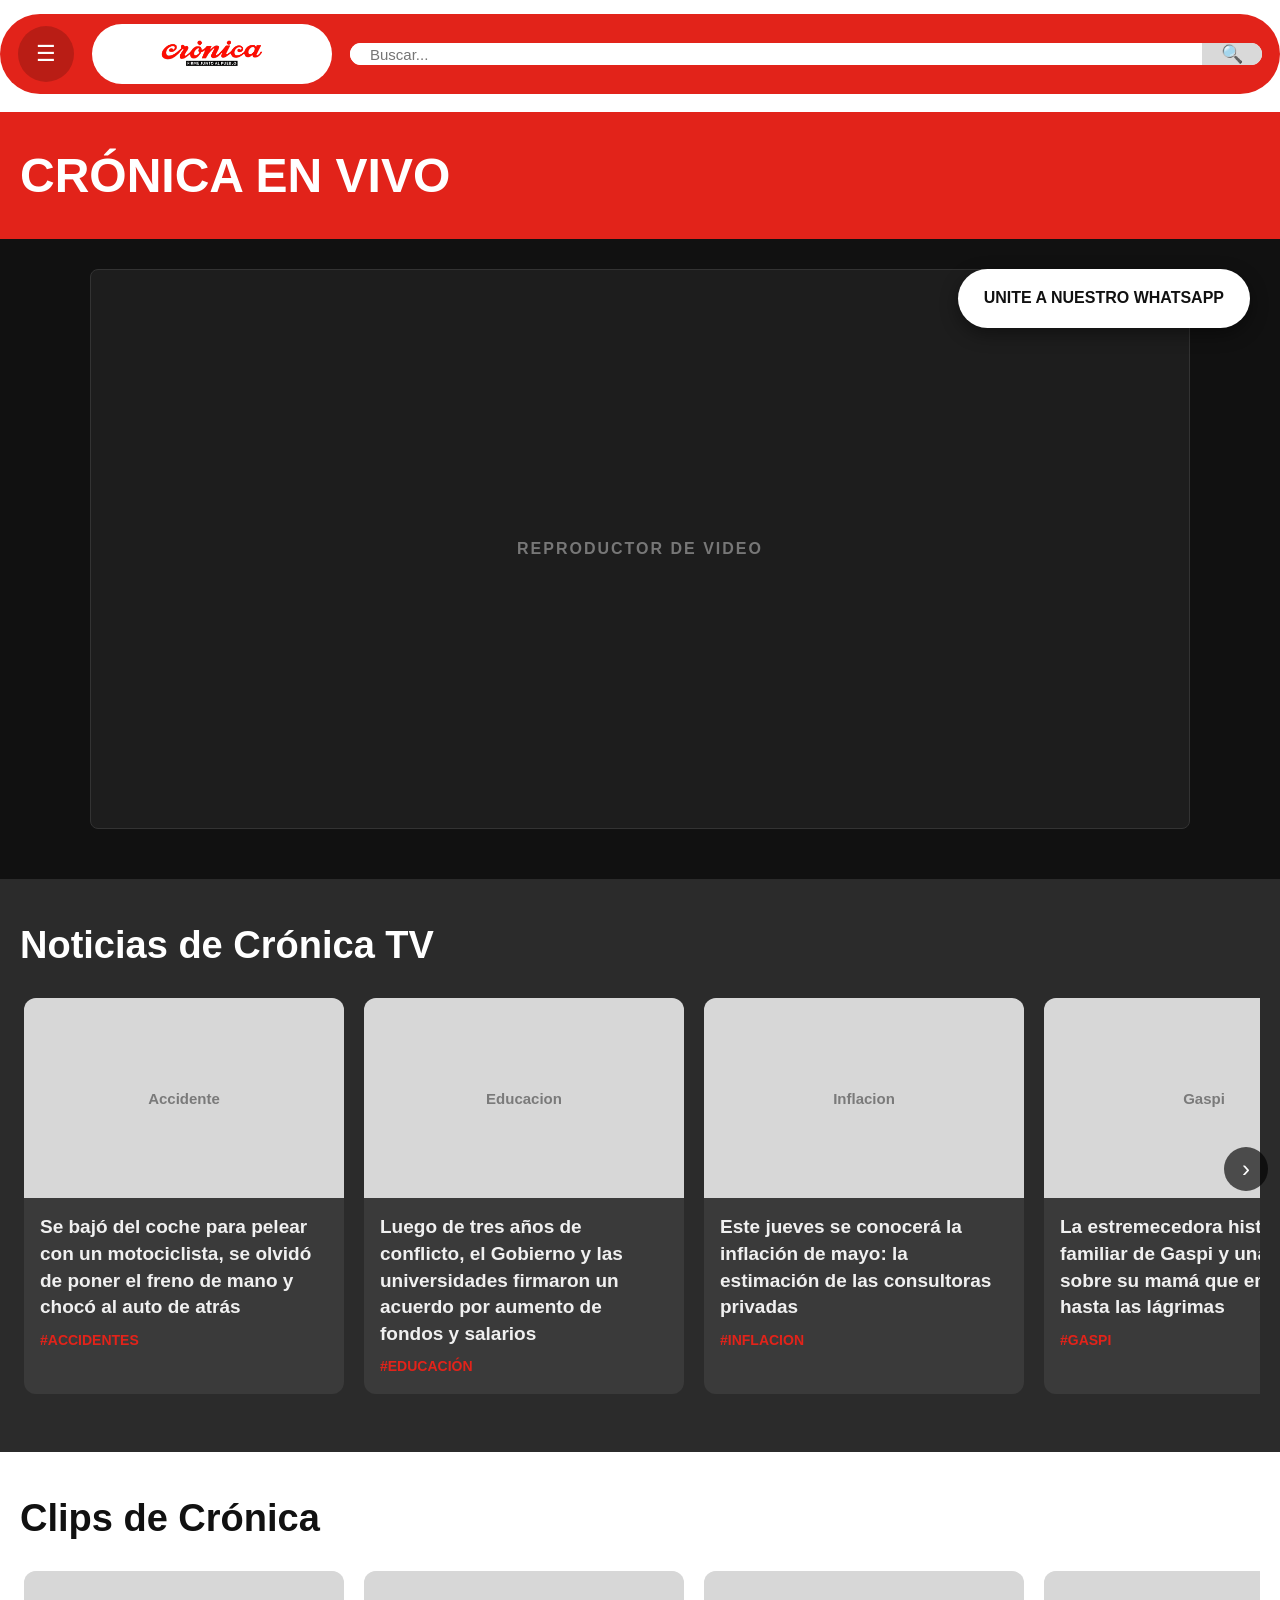
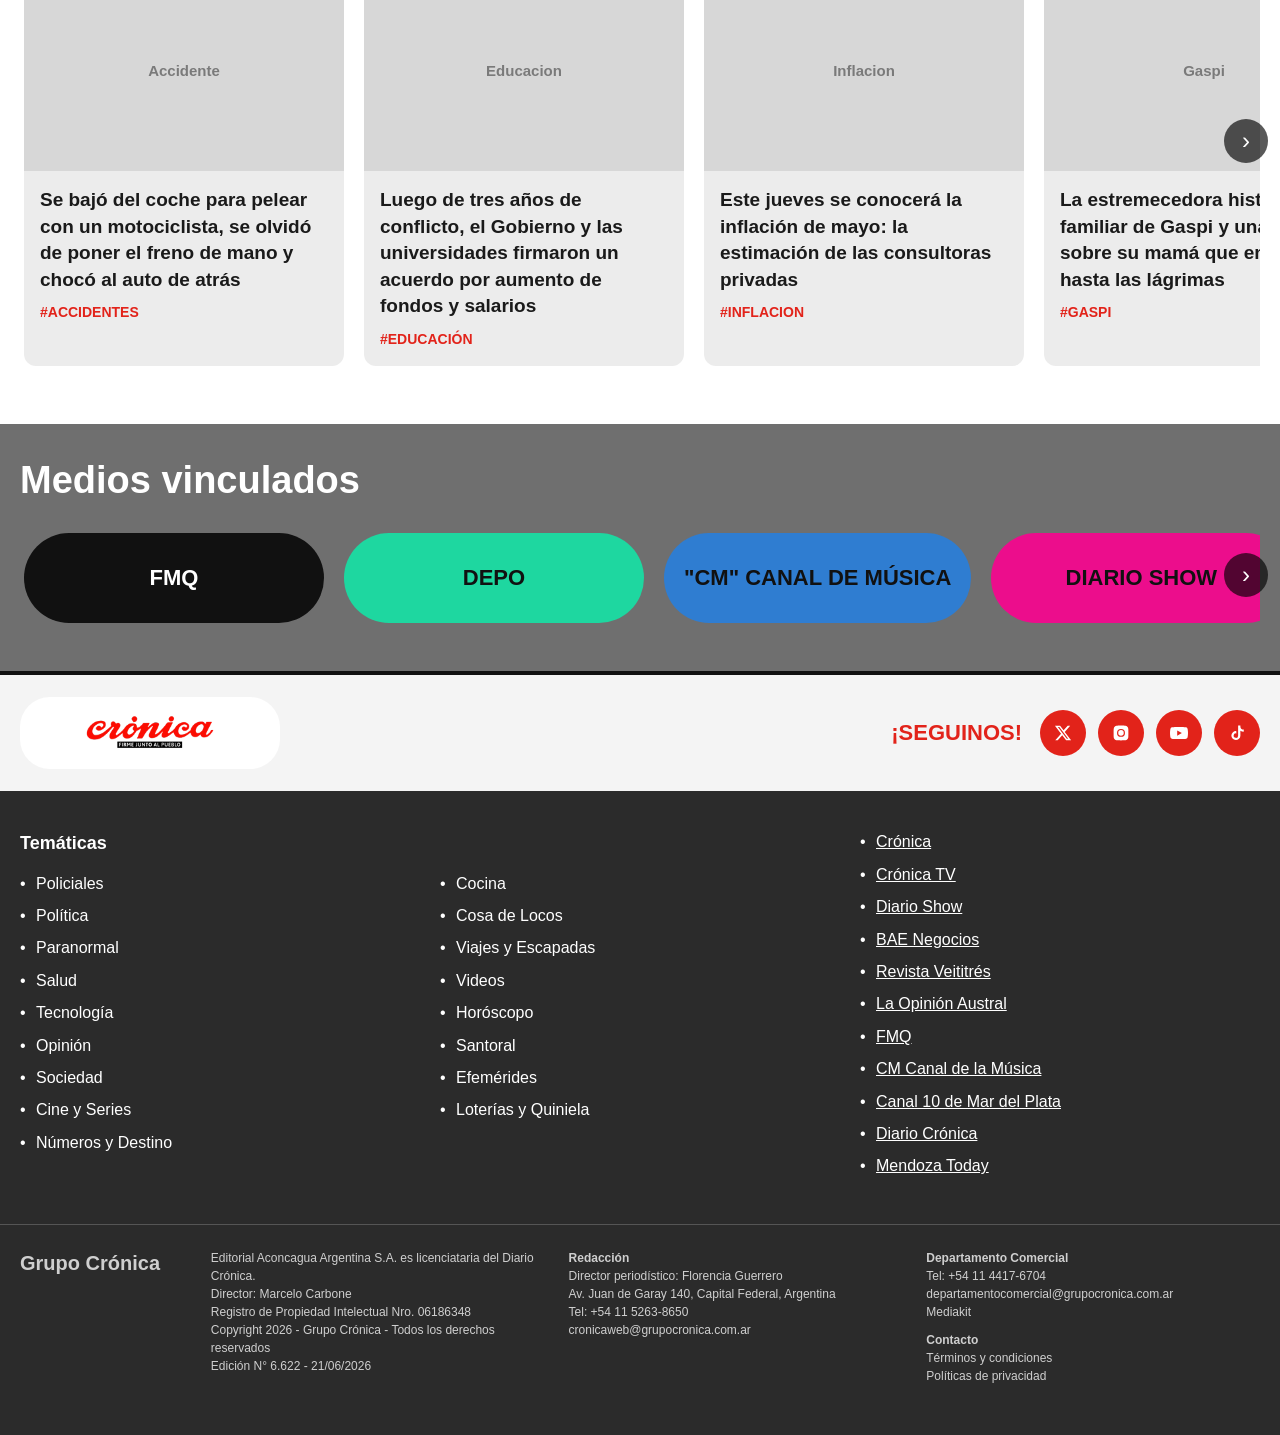
==== en-vivo.html @ ada134d3 "Add files via upload" ====
<!DOCTYPE html>
<!--
  ============================================================================
  PÁGINA SECUNDARIA: "CRÓNICA EN VIVO"
  ============================================================================
  ARCHIVO: en-vivo.html  ->  SOLO la estructura.
    - Estilos en  style-envivo.css   (enlazado en el <head>)
    - Lógica  en  script-envivo.js   (enlazado al final del <body>)
  Los tres archivos deben estar en la MISMA carpeta.

  Esta vista se enlaza desde el botón "ÚLTIMAS NOTICIAS - EN VIVO" del index.
  Reutilizamos la MISMA convención de carrusel que en la home:
     .carrusel > [.carrusel-flecha.anterior] .carrusel-pista [.carrusel-flecha.siguiente]
  ============================================================================
-->
<html lang="es">
<head>
  <meta charset="UTF-8" />
  <meta name="viewport" content="width=device-width, initial-scale=1.0" />
  <title>Crónica en Vivo</title>
  <link rel="stylesheet" href="style-envivo.css" />
</head>

<body>

  <!-- =======================================================================
       1. HEADER SIMPLIFICADO
          menú ☰ (izq) · logo · buscador (der)
       ======================================================================= -->
  <header class="header">
    <div class="contenedor barra-superior">
      <button class="btn-menu" id="btnMenu" aria-label="Abrir menú">&#9776;</button>

      <!-- LOGO: rectángulo apaisado con tu imagen adentro. Lleva a la home. -->
      <a href="index.html" class="logo">
        <img src="imagenes/logo.png" alt="Crónica" class="logo-img" />
      </a>

      <form class="buscador" onsubmit="return false;">
        <input type="text" placeholder="Buscar..." />
        <button type="submit" aria-label="Buscar">&#128269;</button>
      </form>
    </div>

    <!-- Menú desplegable (abre del lado izquierdo, igual que en la home) -->
    <nav class="menu-desplegable menu-desplegable--oculto" id="menuDesplegable" aria-label="Menú">
      <ul class="menu-lista">
        <li><a href="index.html">Inicio</a></li>
        <li><a href="#">Policiales</a></li>
        <li><a href="#">Política</a></li>
        <li><a href="#">Paranormal</a></li>
        <li><a href="#">Salud</a></li>
        <li><a href="#">Tecnología</a></li>
        <li><a href="#">Opinión</a></li>
        <li><a href="#">Sociedad</a></li>
        <li><a href="#">Cine y Series</a></li>
        <li><a href="#">Números y Destino</a></li>
        <li><a href="#">Cocina</a></li>
        <li><a href="#">Cosa de Locos</a></li>
        <li><a href="#">Viajes y Escapadas</a></li>
      </ul>
      <div class="menu-redes">
        <a href="#" class="red" aria-label="X"><svg viewBox="0 0 24 24" width="20" height="20" fill="currentColor"><path d="M18.244 2.25h3.308l-7.227 8.26 8.502 11.24h-6.66l-5.214-6.817L4.99 21.75H1.68l7.73-8.835L1.254 2.25H8.08l4.713 6.231 5.45-6.231Zm-1.161 17.52h1.833L7.084 4.126H5.117L17.083 19.77Z"/></svg></a>
        <a href="#" class="red" aria-label="Instagram"><svg viewBox="0 0 24 24" width="20" height="20" fill="currentColor"><path d="M12 2.16c3.2 0 3.58.01 4.85.07 1.17.05 1.8.25 2.23.41.56.22.96.48 1.38.9.42.42.68.82.9 1.38.16.42.36 1.06.41 2.23.06 1.27.07 1.65.07 4.85s-.01 3.58-.07 4.85c-.05 1.17-.25 1.8-.41 2.23-.22.56-.48.96-.9 1.38-.42.42-.82.68-1.38.9-.42.16-1.06.36-2.23.41-1.27.06-1.65.07-4.85.07s-3.58-.01-4.85-.07c-1.17-.05-1.8-.25-2.23-.41a3.81 3.81 0 0 1-1.38-.9 3.81 3.81 0 0 1-.9-1.38c-.16-.42-.36-1.06-.41-2.23C2.17 15.58 2.16 15.2 2.16 12s.01-3.58.07-4.85c.05-1.17.25-1.8.41-2.23.22-.56.48-.96.9-1.38.42-.42.82-.68 1.38-.9.42-.16 1.06-.36 2.23-.41C8.42 2.17 8.8 2.16 12 2.16Zm0 4.38a5.3 5.3 0 1 0 0 10.6 5.3 5.3 0 0 0 0-10.6Zm0 1.62a3.68 3.68 0 1 1 0 7.36 3.68 3.68 0 0 1 0-7.36Zm5.5-2.86a1.24 1.24 0 1 1 0 2.48 1.24 1.24 0 0 1 0-2.48Z"/></svg></a>
        <a href="#" class="red" aria-label="YouTube"><svg viewBox="0 0 24 24" width="20" height="20" fill="currentColor"><path d="M23.5 6.5a3 3 0 0 0-2.1-2.13C19.5 3.85 12 3.85 12 3.85s-7.5 0-9.4.52A3 3 0 0 0 .5 6.5 31.3 31.3 0 0 0 0 12a31.3 31.3 0 0 0 .5 5.5 3 3 0 0 0 2.1 2.13c1.9.52 9.4.52 9.4.52s7.5 0 9.4-.52a3 3 0 0 0 2.1-2.13A31.3 31.3 0 0 0 24 12a31.3 31.3 0 0 0-.5-5.5ZM9.6 15.5v-7l6.2 3.5-6.2 3.5Z"/></svg></a>
        <a href="#" class="red" aria-label="TikTok"><svg viewBox="0 0 24 24" width="20" height="20" fill="currentColor"><path d="M16.5 2h-3v13.5a3 3 0 1 1-2.4-2.94V9.5A6 6 0 1 0 16.5 15.5V8.9a7.5 7.5 0 0 0 4.5 1.5V7.4a4.5 4.5 0 0 1-4.5-4.5V2Z"/></svg></a>
      </div>
    </nav>
  </header>

  <!-- =======================================================================
       2. TÍTULO DE SECCIÓN (franja roja completa, texto blanco a la izquierda)
       ======================================================================= -->
  <section class="franja-titulo">
    <div class="contenedor">
      <h1>CRÓNICA EN VIVO</h1>
    </div>
  </section>

  <main>

    <!-- =====================================================================
         3. REPRODUCTOR + BOTÓN FLOTANTE DE WHATSAPP
         ---------------------------------------------------------------------
         El contenedor .reproductor es position:relative; así el botón de
         WhatsApp (position:absolute) "flota" sobre él, arriba a la derecha.
         ===================================================================== -->
    <section class="reproductor">
      <!-- Placeholder del video (área oscura). Reemplazá por tu <iframe>/<video>. -->
      <div class="video-placeholder">
        <span>REPRODUCTOR DE VIDEO</span>
      </div>

      <!-- Botón flotante. Se queda fijo sobre la zona del reproductor. -->
      <a href="#" class="btn-whatsapp">UNITE A NUESTRO WHATSAPP</a>
    </section>

    <!-- =====================================================================
         4. NOTICIAS DE CRÓNICA TV  (MODO OSCURO + CARRUSEL)
         ===================================================================== -->
    <section class="seccion-oscura">
      <div class="contenedor">
        <h2 class="titulo-claro">Noticias de Crónica TV</h2>

        <div class="carrusel">
          <button class="carrusel-flecha anterior" aria-label="Anterior">&#8249;</button>
          <div class="carrusel-pista">
            <article class="card card--oscura">
              <div class="img-ph">Accidente</div>
              <div class="card-cuerpo">
                <h3>Se bajó del coche para pelear con un motociclista, se olvidó de poner el freno de mano y chocó al auto de atrás</h3>
                <span class="hashtag">#ACCIDENTES</span>
              </div>
            </article>
            <article class="card card--oscura">
              <div class="img-ph">Educacion</div>
              <div class="card-cuerpo">
                <h3>Luego de tres años de conflicto, el Gobierno y las universidades firmaron un acuerdo por aumento de fondos y salarios</h3>
                <span class="hashtag">#EDUCACIÓN</span>
              </div>
            </article>
            <article class="card card--oscura">
              <div class="img-ph">Inflacion</div>
              <div class="card-cuerpo">
                <h3>Este jueves se conocerá la inflación de mayo: la estimación de las consultoras privadas</h3>
                <span class="hashtag">#INFLACION</span>
              </div>
            </article>
            <article class="card card--oscura">
              <div class="img-ph">Gaspi</div>
              <div class="card-cuerpo">
                <h3>La estremecedora historia familiar de Gaspi y una verdad sobre su mamá que emociona hasta las lágrimas</h3>
                <span class="hashtag">#GASPI</span>
              </div>
            </article>
            <article class="card card--oscura">
              <div class="img-ph">Politica</div>
              <div class="card-cuerpo">
                <h3>El Gobierno le advirtió a los empresarios que "no apuesten a una devaluación para salvarse"</h3>
                <span class="hashtag">#INFLACION</span>
              </div>
            </article>
          </div>
          <button class="carrusel-flecha siguiente" aria-label="Siguiente">&#8250;</button>
        </div>
      </div>
    </section>

    <!-- =====================================================================
         5. CLIPS DE CRÓNICA  (MODO CLARO + CARRUSEL)
         ===================================================================== -->
    <section class="seccion-clara">
      <div class="contenedor">
        <h2 class="titulo-oscuro">Clips de Crónica</h2>

        <div class="carrusel">
          <button class="carrusel-flecha anterior" aria-label="Anterior">&#8249;</button>
          <div class="carrusel-pista">
            <article class="card card--clara">
              <div class="img-ph">Accidente</div>
              <div class="card-cuerpo">
                <h3>Se bajó del coche para pelear con un motociclista, se olvidó de poner el freno de mano y chocó al auto de atrás</h3>
                <span class="hashtag">#ACCIDENTES</span>
              </div>
            </article>
            <article class="card card--clara">
              <div class="img-ph">Educacion</div>
              <div class="card-cuerpo">
                <h3>Luego de tres años de conflicto, el Gobierno y las universidades firmaron un acuerdo por aumento de fondos y salarios</h3>
                <span class="hashtag">#EDUCACIÓN</span>
              </div>
            </article>
            <article class="card card--clara">
              <div class="img-ph">Inflacion</div>
              <div class="card-cuerpo">
                <h3>Este jueves se conocerá la inflación de mayo: la estimación de las consultoras privadas</h3>
                <span class="hashtag">#INFLACION</span>
              </div>
            </article>
            <article class="card card--clara">
              <div class="img-ph">Gaspi</div>
              <div class="card-cuerpo">
                <h3>La estremecedora historia familiar de Gaspi y una verdad sobre su mamá que emociona hasta las lágrimas</h3>
                <span class="hashtag">#GASPI</span>
              </div>
            </article>
            <article class="card card--clara">
              <div class="img-ph">Politica</div>
              <div class="card-cuerpo">
                <h3>El Gobierno le advirtió a los empresarios que "no apuesten a una devaluación para salvarse"</h3>
                <span class="hashtag">#INFLACION</span>
              </div>
            </article>
          </div>
          <button class="carrusel-flecha siguiente" aria-label="Siguiente">&#8250;</button>
        </div>
      </div>
    </section>

    <!-- =====================================================================
         6. MEDIOS VINCULADOS (CARRUSEL de pills sobre fondo oscuro)
         ===================================================================== -->
    <section class="medios">
      <div class="contenedor">
        <h2 class="titulo-claro">Medios vinculados</h2>

        <div class="carrusel">
          <button class="carrusel-flecha anterior" aria-label="Anterior">&#8249;</button>
          <div class="carrusel-pista">
            <a href="#" class="pill negro">FMQ</a>
            <a href="#" class="pill verde">DEPO</a>
            <a href="#" class="pill azul">"CM" CANAL DE MÚSICA</a>
            <a href="#" class="pill rosa">DIARIO SHOW</a>
            <a href="#" class="pill negro">RADIO CRÓNICA</a>
          </div>
          <button class="carrusel-flecha siguiente" aria-label="Siguiente">&#8250;</button>
        </div>
      </div>
    </section>

  </main>

  <!-- =======================================================================
       FOOTER (consistente con la home: franja blanca + área gris oscuro)
       ======================================================================= -->
  <footer class="footer">
    <div class="footer-top">
      <div class="contenedor footer-top-fila">
        <a href="index.html" class="logo logo--footer">
          <img src="imagenes/logo.png" alt="Crónica" class="logo-img" />
        </a>
        <div class="footer-seguinos">
          <span>¡SEGUINOS!</span>
          <div class="footer-redes">
            <a href="#" class="red-roja" aria-label="X"><svg viewBox="0 0 24 24" width="18" height="18" fill="currentColor"><path d="M18.244 2.25h3.308l-7.227 8.26 8.502 11.24h-6.66l-5.214-6.817L4.99 21.75H1.68l7.73-8.835L1.254 2.25H8.08l4.713 6.231 5.45-6.231Zm-1.161 17.52h1.833L7.084 4.126H5.117L17.083 19.77Z"/></svg></a>
            <a href="#" class="red-roja" aria-label="Instagram"><svg viewBox="0 0 24 24" width="18" height="18" fill="currentColor"><path d="M12 2.16c3.2 0 3.58.01 4.85.07 1.17.05 1.8.25 2.23.41.56.22.96.48 1.38.9.42.42.68.82.9 1.38.16.42.36 1.06.41 2.23.06 1.27.07 1.65.07 4.85s-.01 3.58-.07 4.85c-.05 1.17-.25 1.8-.41 2.23-.22.56-.48.96-.9 1.38-.42.42-.82.68-1.38.9-.42.16-1.06.36-2.23.41-1.27.06-1.65.07-4.85.07s-3.58-.01-4.85-.07c-1.17-.05-1.8-.25-2.23-.41a3.81 3.81 0 0 1-1.38-.9 3.81 3.81 0 0 1-.9-1.38c-.16-.42-.36-1.06-.41-2.23C2.17 15.58 2.16 15.2 2.16 12s.01-3.58.07-4.85c.05-1.17.25-1.8.41-2.23.22-.56.48-.96.9-1.38.42-.42.82-.68 1.38-.9.42-.16 1.06-.36 2.23-.41C8.42 2.17 8.8 2.16 12 2.16Zm0 4.38a5.3 5.3 0 1 0 0 10.6 5.3 5.3 0 0 0 0-10.6Zm0 1.62a3.68 3.68 0 1 1 0 7.36 3.68 3.68 0 0 1 0-7.36Zm5.5-2.86a1.24 1.24 0 1 1 0 2.48 1.24 1.24 0 0 1 0-2.48Z"/></svg></a>
            <a href="#" class="red-roja" aria-label="YouTube"><svg viewBox="0 0 24 24" width="18" height="18" fill="currentColor"><path d="M23.5 6.5a3 3 0 0 0-2.1-2.13C19.5 3.85 12 3.85 12 3.85s-7.5 0-9.4.52A3 3 0 0 0 .5 6.5 31.3 31.3 0 0 0 0 12a31.3 31.3 0 0 0 .5 5.5 3 3 0 0 0 2.1 2.13c1.9.52 9.4.52 9.4.52s7.5 0 9.4-.52a3 3 0 0 0 2.1-2.13A31.3 31.3 0 0 0 24 12a31.3 31.3 0 0 0-.5-5.5ZM9.6 15.5v-7l6.2 3.5-6.2 3.5Z"/></svg></a>
            <a href="#" class="red-roja" aria-label="TikTok"><svg viewBox="0 0 24 24" width="18" height="18" fill="currentColor"><path d="M16.5 2h-3v13.5a3 3 0 1 1-2.4-2.94V9.5A6 6 0 1 0 16.5 15.5V8.9a7.5 7.5 0 0 0 4.5 1.5V7.4a4.5 4.5 0 0 1-4.5-4.5V2Z"/></svg></a>
          </div>
        </div>
      </div>
    </div>

    <div class="footer-principal">
      <div class="contenedor footer-cols">
        <div class="footer-tematicas">
          <h4>Temáticas</h4>
          <div class="tematicas-grid">
            <ul>
              <li><a href="#">Policiales</a></li>
              <li><a href="#">Política</a></li>
              <li><a href="#">Paranormal</a></li>
              <li><a href="#">Salud</a></li>
              <li><a href="#">Tecnología</a></li>
              <li><a href="#">Opinión</a></li>
              <li><a href="#">Sociedad</a></li>
              <li><a href="#">Cine y Series</a></li>
              <li><a href="#">Números y Destino</a></li>
            </ul>
            <ul>
              <li><a href="#">Cocina</a></li>
              <li><a href="#">Cosa de Locos</a></li>
              <li><a href="#">Viajes y Escapadas</a></li>
              <li><a href="#">Videos</a></li>
              <li><a href="#">Horóscopo</a></li>
              <li><a href="#">Santoral</a></li>
              <li><a href="#">Efemérides</a></li>
              <li><a href="#">Loterías y Quiniela</a></li>
            </ul>
          </div>
        </div>

        <ul class="footer-medios">
          <li><a href="#">Crónica</a></li>
          <li><a href="#">Crónica TV</a></li>
          <li><a href="#">Diario Show</a></li>
          <li><a href="#">BAE Negocios</a></li>
          <li><a href="#">Revista Veititrés</a></li>
          <li><a href="#">La Opinión Austral</a></li>
          <li><a href="#">FMQ</a></li>
          <li><a href="#">CM Canal de la Música</a></li>
          <li><a href="#">Canal 10 de Mar del Plata</a></li>
          <li><a href="#">Diario Crónica</a></li>
          <li><a href="#">Mendoza Today</a></li>
        </ul>
      </div>

      <div class="contenedor footer-legal">
        <div class="footer-grupo"><strong>Grupo Crónica</strong></div>
        <div class="footer-datos">
          <p>Editorial Aconcagua Argentina S.A. es licenciataria del Diario Crónica.<br>
             Director: Marcelo Carbone<br>
             Registro de Propiedad Intelectual Nro. 06186348<br>
             Copyright 2026 - Grupo Crónica - Todos los derechos reservados<br>
             Edición N° 6.622 - 21/06/2026</p>
        </div>
        <div class="footer-datos">
          <p><strong>Redacción</strong><br>
             Director periodístico: Florencia Guerrero<br>
             Av. Juan de Garay 140, Capital Federal, Argentina<br>
             Tel: +54 11 5263-8650<br>
             cronicaweb@grupocronica.com.ar</p>
        </div>
        <div class="footer-datos">
          <p><strong>Departamento Comercial</strong><br>
             Tel: +54 11 4417-6704<br>
             departamentocomercial@grupocronica.com.ar<br>
             Mediakit</p>
          <p><strong>Contacto</strong><br>
             Términos y condiciones<br>
             Políticas de privacidad</p>
        </div>
      </div>
    </div>
  </footer>

  <script src="script-envivo.js"></script>
</body>
</html>
---- style-envivo.css ----
/* ==========================================================================
   "CRÓNICA EN VIVO" — style-envivo.css
   ==========================================================================
   Orden: 0) variables/reset · 1) header · 2) franja título ·
          3) reproductor + botón flotante · 4) sección oscura ·
          5) sección clara · carrusel · 6) medios · footer
   ========================================================================== */

/* ==========================================================================
   0. VARIABLES Y RESET
   ========================================================================== */
:root {
  --rojo-cronica: #e2231a;
  --negro:        #111111;
  --gris-oscuro:  #2b2b2b;
  --gris-medio:   #6f6f6f;
  --gris-card:    #ececec;
  --gris-claro:   #f4f4f4;
  --blanco:       #ffffff;
  --verde-wpp:    #25d366;
}

* { margin: 0; padding: 0; box-sizing: border-box; }
html, body { overflow-x: hidden; }

body {
  font-family: Arial, "Helvetica Neue", Helvetica, sans-serif;
  color: #1a1a1a;
  background: var(--blanco);
  line-height: 1.4;
}
img { display: block; max-width: 100%; }
a   { text-decoration: none; color: inherit; }

/* Contenedor central reutilizable */
.contenedor {
  width: 100%;
  max-width: 1500px;
  margin: 0 auto;
  padding: 0 20px;
}

/* Placeholder de LOGO (recuadro punteado para tu logo) */
.logo-placeholder {
  width: 230px; height: 56px;
  background: var(--blanco);
  border: 2px dashed #bdbdbd;
  border-radius: 30px;
  display: flex; align-items: center; justify-content: center;
  font-weight: 800; letter-spacing: 1px; color: #9a9a9a;
  flex-shrink: 0;
}
.logo-placeholder--footer { margin: 0 auto; }

/* Hashtag rojo */
.hashtag {
  display: inline-block;
  color: var(--rojo-cronica);
  font-weight: 800; font-size: 14px;
  text-transform: uppercase;
  margin-top: 10px;
}

/* ==========================================================================
   1. HEADER SIMPLIFICADO
   ========================================================================== */
.header { position: relative; z-index: 20; }

.barra-superior {
  display: flex;
  align-items: center;
  gap: 18px;
  background: var(--rojo-cronica);
  border-radius: 40px;
  padding: 10px 18px;
  margin-top: 14px;
}
.buscador {
  flex: 1;                 /* el buscador ocupa el centro y se estira */
  display: flex;
  background: var(--blanco);
  border-radius: 30px;
  overflow: hidden;
}
.buscador input { flex: 1; border: none; outline: none; padding: 0 20px; font-size: 15px; }
.buscador button { background: #d9d9d9; border: none; width: 60px; font-size: 18px; cursor: pointer; }

.btn-menu {
  width: 56px; height: 56px;
  border: none; border-radius: 50%;
  background: rgba(0,0,0,0.18);
  color: var(--blanco); font-size: 22px;
  cursor: pointer; flex-shrink: 0;
}

/* Menú desplegable (mismo patrón que en la home) */
.menu-desplegable {
  position: absolute;
  top: 88px; left: 20px;
  width: 320px; max-width: calc(100% - 40px);
  background: #1c1c1c;
  border-radius: 0 0 14px 14px;
  padding: 10px 24px 20px;
  max-height: calc(100vh - 110px);
  overflow-y: auto;
  box-shadow: 0 12px 30px rgba(0,0,0,0.35);
}
.menu-desplegable--oculto { display: none; }
.menu-lista { list-style: none; }
.menu-lista li { border-bottom: 1px solid #4a4a4a; }
.menu-lista li:last-child { border-bottom: none; }
.menu-lista a {
  display: block; color: var(--blanco);
  font-style: italic; font-weight: 800; font-size: 20px;
  padding: 16px 2px;
}
.menu-lista a:hover { color: #ff6b61; }

/* ==========================================================================
   2. FRANJA DE TÍTULO (roja, completa, texto blanco a la izquierda)
   ========================================================================== */
.franja-titulo {
  background: var(--rojo-cronica);
  margin-top: 18px;
  padding: 30px 0;
}
.franja-titulo h1 {
  color: var(--blanco);
  font-size: 48px;
  font-weight: 800;
  text-align: left;
}

/* ==========================================================================
   3. REPRODUCTOR + BOTÓN FLOTANTE DE WHATSAPP
   --------------------------------------------------------------------------
   .reproductor es position:relative -> sirve de "marco" para que el botón
   .btn-whatsapp (position:absolute) flote arriba a la derecha sobre el área.
   ========================================================================== */
.reproductor {
  position: relative;            /* ancla del botón flotante */
  background: var(--negro);
  min-height: 640px;
  padding: 30px 0;
}
.video-placeholder {
  width: min(1100px, 92%);
  margin: 0 auto;
  height: 560px;
  background: #1d1d1d;
  border: 1px solid #333;
  border-radius: 8px;
  display: flex; align-items: center; justify-content: center;
  color: #777; font-weight: 800; letter-spacing: 2px;
}

/* Botón flotante: pegado arriba a la derecha del reproductor.
   Como el padre es relative, "top/right" se miden respecto a ese marco. */
.btn-whatsapp {
  position: absolute;
  top: 30px; right: 30px;
  background: var(--blanco);
  color: var(--negro);
  font-weight: 800;
  padding: 18px 26px;
  border-radius: 40px;
  box-shadow: 0 6px 18px rgba(0,0,0,0.4);
  z-index: 5;
}
.btn-whatsapp:hover { background: var(--verde-wpp); color: var(--blanco); }

/* ==========================================================================
   CARRUSEL GENÉRICO (se usa en secciones 4, 5 y 6)
   ========================================================================== */
.carrusel { position: relative; }
.carrusel-pista {
  display: flex;
  gap: 20px;
  overflow-x: auto;
  scroll-behavior: smooth;
  padding: 6px 4px 18px;
  scrollbar-width: none;
}
.carrusel-pista::-webkit-scrollbar { display: none; }

.carrusel-flecha {
  position: absolute;
  top: 42%;
  transform: translateY(-50%);
  width: 44px; height: 44px;
  border: none; border-radius: 50%;
  background: rgba(0,0,0,0.65);
  color: var(--blanco); font-size: 24px;
  cursor: pointer; z-index: 5;
  display: flex; align-items: center; justify-content: center;
}
.carrusel-flecha:hover { background: var(--rojo-cronica); }
.carrusel-flecha.anterior  { left: -8px; }
.carrusel-flecha.siguiente { right: -8px; }

/* Tarjeta base (imagen arriba + cuerpo abajo) */
.card {
  flex: 0 0 320px;
  border-radius: 12px;
  overflow: hidden;
}
.card img { width: 100%; height: 200px; object-fit: cover; }
.card .card-cuerpo { padding: 16px; }
.card h3 { font-size: 19px; }

/* Variante OSCURA (sección 4): fondo gris oscuro, texto claro */
.card--oscura { background: #3a3a3a; }
.card--oscura h3 { color: #f0f0f0; }

/* Variante CLARA (sección 5): fondo gris suave, texto negro */
.card--clara { background: var(--gris-card); }
.card--clara h3 { color: #1a1a1a; }

/* ==========================================================================
   4. SECCIÓN OSCURA (Noticias de Crónica TV)
   ========================================================================== */
.seccion-oscura { background: var(--gris-oscuro); padding: 40px 0; }

/* ==========================================================================
   5. SECCIÓN CLARA (Clips de Crónica)
   ========================================================================== */
.seccion-clara { background: var(--blanco); padding: 40px 0; }

/* Títulos según el modo */
.titulo-claro { color: var(--blanco); font-size: 38px; font-weight: 900; margin-bottom: 20px; }
.titulo-oscuro { color: var(--negro); font-size: 38px; font-weight: 900; margin-bottom: 20px; }

/* ==========================================================================
   6. MEDIOS VINCULADOS (pills sobre fondo gris)
   ========================================================================== */
.medios { background: var(--gris-medio); padding: 30px 0; }
.pill {
  flex: 0 0 auto;
  min-width: 300px; height: 90px;
  border-radius: 45px;
  display: flex; align-items: center; justify-content: center;
  text-align: center;
  font-size: 22px; font-weight: 900; color: var(--negro);
  padding: 0 20px;
}
.pill.negro { background: var(--negro); color: var(--blanco); }
.pill.verde { background: #1ed7a0; }
.pill.azul  { background: #2f7dd1; }
.pill.rosa  { background: #ec0d8c; }

/* ==========================================================================
   FOOTER (franja blanca + área gris oscuro, texto blanco)
   ========================================================================== */
.footer-logo {
  background: var(--gris-claro);
  padding: 18px 0;
  border-top: 6px solid var(--negro);
  border-bottom: 6px solid var(--negro);
}
.footer-principal {
  background: var(--gris-oscuro);   /* GRIS OSCURO (no rojo) */
  color: var(--blanco);
  padding: 50px 0 30px;
}
.footer-columnas {
  display: grid;
  grid-template-columns: repeat(3, 1fr);
  gap: 30px;
}
.footer-principal h4 { margin-bottom: 14px; font-size: 18px; }
.footer-principal ul { list-style: none; }
.footer-principal li { margin-bottom: 8px; }
.footer-principal a { color: var(--blanco); }
.footer-principal a:hover { text-decoration: underline; }
.footer-copy {
  margin-top: 30px; padding-top: 20px;
  border-top: 1px solid #555;
  font-size: 14px; color: #cfcfcf;
  text-align: center;
}

/* ==========================================================================
   RESPONSIVE
   ========================================================================== */
@media (max-width: 900px) {
  .franja-titulo h1 { font-size: 34px; }
  .titulo-claro, .titulo-oscuro { font-size: 28px; }
  .video-placeholder { height: 360px; }
  .btn-whatsapp { top: 16px; right: 16px; padding: 12px 16px; font-size: 13px; }
  .footer-columnas { grid-template-columns: 1fr 1fr; }
  .logo-placeholder { width: 160px; height: 48px; }
}

/* ==========================================================================
   AÑADIDOS DEL REDISEÑO (logo rectángulo, placeholders CSS, footer nuevo)
   ========================================================================== */

/* LOGO: rectángulo apaisado con bordes redondeados (a prueba de imágenes grandes) */
.logo {
  display: flex;
  align-items: center;
  justify-content: center;
  background: var(--blanco);
  border-radius: 30px;
  padding: 6px 18px;
  flex-shrink: 0;
  width: 240px;
  height: 60px;
  overflow: hidden;
}
.logo-img {
  display: block;
  max-width: 100%;
  max-height: 100%;
  width: auto;
  height: auto;
  object-fit: contain;
}
.logo--footer { width: 260px; height: 72px; }

/* Redes dentro del menú desplegable */
.menu-redes { display: flex; gap: 16px; margin-top: 22px; }
.menu-redes .red {
  width: 50px; height: 50px; border-radius: 50%;
  background: var(--blanco); color: var(--negro);
  display: flex; align-items: center; justify-content: center;
}
.menu-redes .red:hover { background: #e0e0e0; }

/* PLACEHOLDERS DE IMAGEN HECHOS CON CSS */
.img-ph {
  width: 100%;
  height: 200px;
  background: #d7d7d7;
  display: flex; align-items: center; justify-content: center;
  text-align: center;
  color: #7a7a7a; font-weight: 700; font-size: 15px;
}
.card .img-ph { height: 200px; }

/* FOOTER NUEVO (Grupo Crónica) */
.footer-top { background: var(--gris-claro); padding: 22px 0; border-top: 4px solid var(--negro); }
.footer-top-fila { display: flex; align-items: center; justify-content: space-between; gap: 20px; flex-wrap: wrap; }
.footer-seguinos { display: flex; align-items: center; gap: 18px; }
.footer-seguinos > span { color: var(--rojo-cronica); font-weight: 900; font-size: 22px; }
.footer-redes { display: flex; gap: 12px; }
.red-roja {
  width: 46px; height: 46px; border-radius: 50%;
  background: var(--rojo-cronica); color: var(--blanco);
  display: flex; align-items: center; justify-content: center;
}
.red-roja:hover { background: #b0150d; }

.footer-principal { background: var(--gris-oscuro); color: var(--blanco); padding: 40px 0; }
.footer-cols { display: grid; grid-template-columns: 2fr 1fr; gap: 40px; }
.footer-tematicas h4 { font-size: 18px; margin-bottom: 16px; }
.tematicas-grid { display: grid; grid-template-columns: 1fr 1fr; gap: 0 40px; }
.footer-tematicas ul, .footer-medios { list-style: none; }
.footer-tematicas li, .footer-medios li { margin-bottom: 10px; position: relative; padding-left: 16px; }
.footer-tematicas li::before, .footer-medios li::before { content: "\2022"; position: absolute; left: 0; }
.footer-principal a { color: var(--blanco); }
.footer-medios a { text-decoration: underline; }
.footer-principal a:hover { color: #ddd; }

.footer-legal {
  display: grid;
  grid-template-columns: 1fr 2fr 2fr 2fr;
  gap: 24px;
  margin-top: 36px; padding-top: 24px;
  border-top: 1px solid #555;
  font-size: 12px; color: #cfcfcf;
}
.footer-grupo strong { font-size: 20px; }
.footer-datos p { margin-bottom: 10px; line-height: 1.5; }

@media (max-width: 900px) {
  .footer-cols { grid-template-columns: 1fr; }
  .footer-legal { grid-template-columns: 1fr 1fr; }
  .tematicas-grid { grid-template-columns: 1fr; }
}
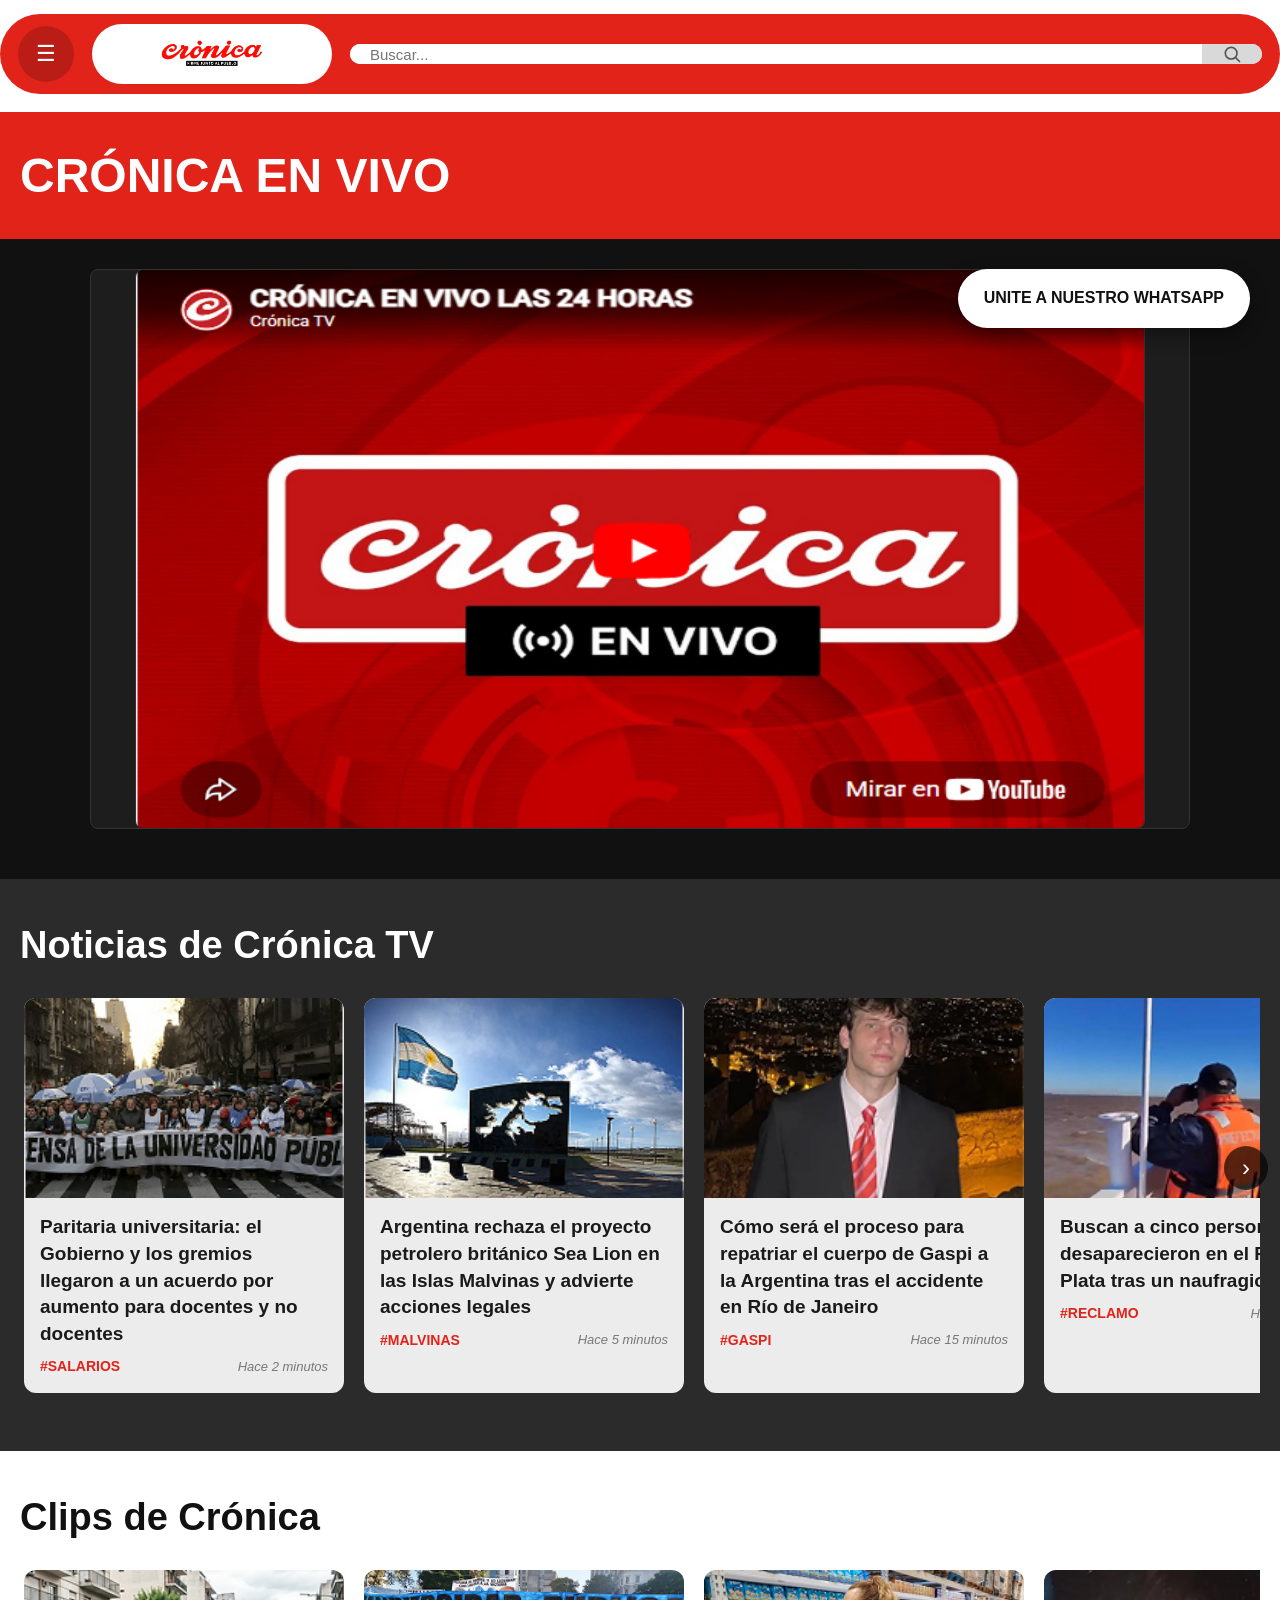
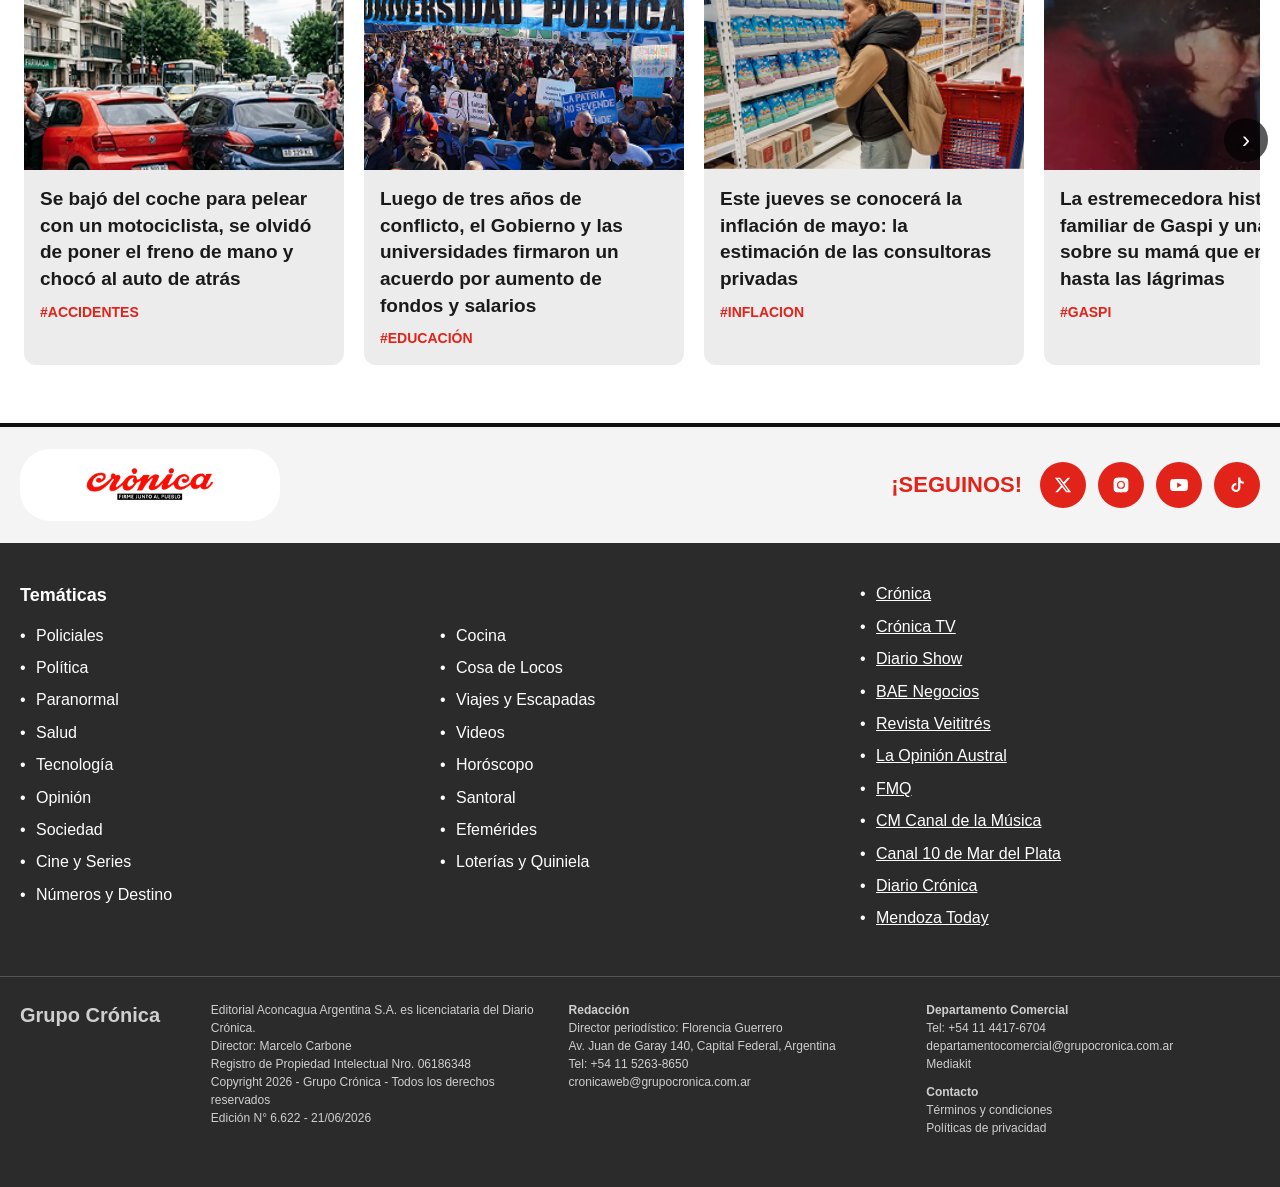
==== commit 3044ae4f: "Add files via upload" ====
--- a/en-vivo.html
+++ b/en-vivo.html
@@ -38,7 +38,9 @@
 
       <form class="buscador" onsubmit="return false;">
         <input type="text" placeholder="Buscar..." />
-        <button type="submit" aria-label="Buscar">&#128269;</button>
+        <button type="submit" aria-label="Buscar">
+          <svg viewBox="0 0 24 24" width="20" height="20" fill="none" stroke="currentColor" stroke-width="2" stroke-linecap="round" stroke-linejoin="round"><circle cx="11" cy="11" r="7"></circle><line x1="21" y1="21" x2="16.65" y2="16.65"></line></svg>
+        </button>
       </form>
     </div>
 
@@ -88,7 +90,8 @@
     <section class="reproductor">
       <!-- Placeholder del video (área oscura). Reemplazá por tu <iframe>/<video>. -->
       <div class="video-placeholder">
-        <span>REPRODUCTOR DE VIDEO</span>
+        <img src="imagenes/cronica en vivo.png" alt="" class="video-placeholder">
+
       </div>
 
       <!-- Botón flotante. Se queda fijo sobre la zona del reproductor. -->
@@ -105,39 +108,39 @@
         <div class="carrusel">
           <button class="carrusel-flecha anterior" aria-label="Anterior">&#8249;</button>
           <div class="carrusel-pista">
-            <article class="card card--oscura">
-              <div class="img-ph">Accidente</div>
-              <div class="card-cuerpo">
-                <h3>Se bajó del coche para pelear con un motociclista, se olvidó de poner el freno de mano y chocó al auto de atrás</h3>
-                <span class="hashtag">#ACCIDENTES</span>
-              </div>
-            </article>
-            <article class="card card--oscura">
-              <div class="img-ph">Educacion</div>
-              <div class="card-cuerpo">
-                <h3>Luego de tres años de conflicto, el Gobierno y las universidades firmaron un acuerdo por aumento de fondos y salarios</h3>
-                <span class="hashtag">#EDUCACIÓN</span>
-              </div>
-            </article>
-            <article class="card card--oscura">
-              <div class="img-ph">Inflacion</div>
-              <div class="card-cuerpo">
-                <h3>Este jueves se conocerá la inflación de mayo: la estimación de las consultoras privadas</h3>
-                <span class="hashtag">#INFLACION</span>
-              </div>
-            </article>
-            <article class="card card--oscura">
-              <div class="img-ph">Gaspi</div>
-              <div class="card-cuerpo">
-                <h3>La estremecedora historia familiar de Gaspi y una verdad sobre su mamá que emociona hasta las lágrimas</h3>
-                <span class="hashtag">#GASPI</span>
-              </div>
-            </article>
-            <article class="card card--oscura">
-              <div class="img-ph">Politica</div>
-              <div class="card-cuerpo">
-                <h3>El Gobierno le advirtió a los empresarios que "no apuesten a una devaluación para salvarse"</h3>
-                <span class="hashtag">#INFLACION</span>
+            <article class="card card--clara">
+              <img src="imagenes/imagen 2.png" alt="">
+              <div class="card-cuerpo">
+                <h3>Paritaria universitaria: el Gobierno y los gremios llegaron a un acuerdo por aumento para docentes y no docentes</h3>
+                <div class="meta"><span class="hashtag">#SALARIOS</span><span class="hora">Hace 2 minutos</span></div>
+              </div>
+            </article>
+            <article class="card card--clara">
+              <img src="imagenes/imagen 3.png" alt="">
+              <div class="card-cuerpo">
+                <h3>Argentina rechaza el proyecto petrolero británico Sea Lion en las Islas Malvinas y advierte acciones legales</h3>
+                <div class="meta"><span class="hashtag">#MALVINAS</span><span class="hora">Hace 5 minutos</span></div>
+              </div>
+            </article>
+            <article class="card card--clara">
+              <img src="imagenes/imagen 5.png" alt="">
+              <div class="card-cuerpo">
+                <h3>Cómo será el proceso para repatriar el cuerpo de Gaspi a la Argentina tras el accidente en Río de Janeiro</h3>
+                <div class="meta"><span class="hashtag">#GASPI</span><span class="hora">Hace 15 minutos</span></div>
+              </div>
+            </article>
+            <article class="card card--clara">
+             <img src="imagenes/imagen 4.png" alt="">
+              <div class="card-cuerpo">
+                <h3>Buscan a cinco personas que desaparecieron en el Río de la Plata tras un naufragio</h3>
+                <div class="meta"><span class="hashtag">#RECLAMO</span><span class="hora">Hace 20 minutos</span></div>
+              </div>
+            </article>
+            <article class="card card--clara">
+              <img src="imagenes/imagen 7.png" alt="">
+              <div class="card-cuerpo">
+                <h3>Suba de tarifas: cómo impactará en las facturas de luz y gas este mes</h3>
+                <div class="meta"><span class="hashtag">#TARIFAS</span><span class="hora">Hace 25 minutos</span></div>
               </div>
             </article>
           </div>
@@ -157,35 +160,35 @@
           <button class="carrusel-flecha anterior" aria-label="Anterior">&#8249;</button>
           <div class="carrusel-pista">
             <article class="card card--clara">
-              <div class="img-ph">Accidente</div>
+              <img src="imagenes/imagen 9.png" alt="">
               <div class="card-cuerpo">
                 <h3>Se bajó del coche para pelear con un motociclista, se olvidó de poner el freno de mano y chocó al auto de atrás</h3>
                 <span class="hashtag">#ACCIDENTES</span>
               </div>
             </article>
             <article class="card card--clara">
-              <div class="img-ph">Educacion</div>
+              <img src="imagenes/imagen 10.png" alt="">
               <div class="card-cuerpo">
                 <h3>Luego de tres años de conflicto, el Gobierno y las universidades firmaron un acuerdo por aumento de fondos y salarios</h3>
                 <span class="hashtag">#EDUCACIÓN</span>
               </div>
             </article>
             <article class="card card--clara">
-              <div class="img-ph">Inflacion</div>
+              <img src="imagenes/imagen 7.png" alt="">
               <div class="card-cuerpo">
                 <h3>Este jueves se conocerá la inflación de mayo: la estimación de las consultoras privadas</h3>
                 <span class="hashtag">#INFLACION</span>
               </div>
             </article>
             <article class="card card--clara">
-              <div class="img-ph">Gaspi</div>
+              <img src="imagenes/imagen 6.png" alt="">
               <div class="card-cuerpo">
                 <h3>La estremecedora historia familiar de Gaspi y una verdad sobre su mamá que emociona hasta las lágrimas</h3>
                 <span class="hashtag">#GASPI</span>
               </div>
             </article>
             <article class="card card--clara">
-              <div class="img-ph">Politica</div>
+              <img src="imagenes/politica 1.png" alt="">
               <div class="card-cuerpo">
                 <h3>El Gobierno le advirtió a los empresarios que "no apuesten a una devaluación para salvarse"</h3>
                 <span class="hashtag">#INFLACION</span>
@@ -197,26 +200,6 @@
       </div>
     </section>
 
-    <!-- =====================================================================
-         6. MEDIOS VINCULADOS (CARRUSEL de pills sobre fondo oscuro)
-         ===================================================================== -->
-    <section class="medios">
-      <div class="contenedor">
-        <h2 class="titulo-claro">Medios vinculados</h2>
-
-        <div class="carrusel">
-          <button class="carrusel-flecha anterior" aria-label="Anterior">&#8249;</button>
-          <div class="carrusel-pista">
-            <a href="#" class="pill negro">FMQ</a>
-            <a href="#" class="pill verde">DEPO</a>
-            <a href="#" class="pill azul">"CM" CANAL DE MÚSICA</a>
-            <a href="#" class="pill rosa">DIARIO SHOW</a>
-            <a href="#" class="pill negro">RADIO CRÓNICA</a>
-          </div>
-          <button class="carrusel-flecha siguiente" aria-label="Siguiente">&#8250;</button>
-        </div>
-      </div>
-    </section>
 
   </main>
 
--- a/style-envivo.css
+++ b/style-envivo.css
@@ -83,7 +83,8 @@
   overflow: hidden;
 }
 .buscador input { flex: 1; border: none; outline: none; padding: 0 20px; font-size: 15px; }
-.buscador button { background: #d9d9d9; border: none; width: 60px; font-size: 18px; cursor: pointer; }
+.buscador button { background: #d9d9d9; border: none; width: 60px; cursor: pointer; display: flex; align-items: center; justify-content: center; color: #555; }
+.buscador button:hover { background: #cdcdcd; color: #222; }
 
 .btn-menu {
   width: 56px; height: 56px;
@@ -377,4 +378,35 @@
   .footer-cols { grid-template-columns: 1fr; }
   .footer-legal { grid-template-columns: 1fr 1fr; }
   .tematicas-grid { grid-template-columns: 1fr; }
-}+}
+/* ==========================================================================
+   AÑADIDO: META (hashtag + hora) en las tarjetas de "Noticias de Crónica TV"
+   --------------------------------------------------------------------------
+   Según el rediseño, esas tarjetas son CLARAS y muestran la hora a la derecha.
+   ========================================================================== */
+.card .meta {
+  display: flex; align-items: center; justify-content: space-between;
+  gap: 10px; margin-top: 10px;
+}
+.card .meta .hashtag { margin-top: 0; }
+.card .hora { color: #777; font-style: italic; font-size: 13px; white-space: nowrap; }
+
+
+/* ==========================================================================
+   AÑADIDO: HEADER EN MOBILE — el buscador se colapsa y queda SOLO la lupa
+   ========================================================================== */
+@media (max-width: 600px) {
+  .buscador {
+    flex: 0 0 auto;
+    margin-left: auto;
+    background: transparent;
+    border-radius: 0;
+    overflow: visible;
+  }
+  .buscador input { display: none; }
+  .buscador button {
+    width: 48px;
+    height: 48px;
+    border-radius: 50%;
+  }
+}
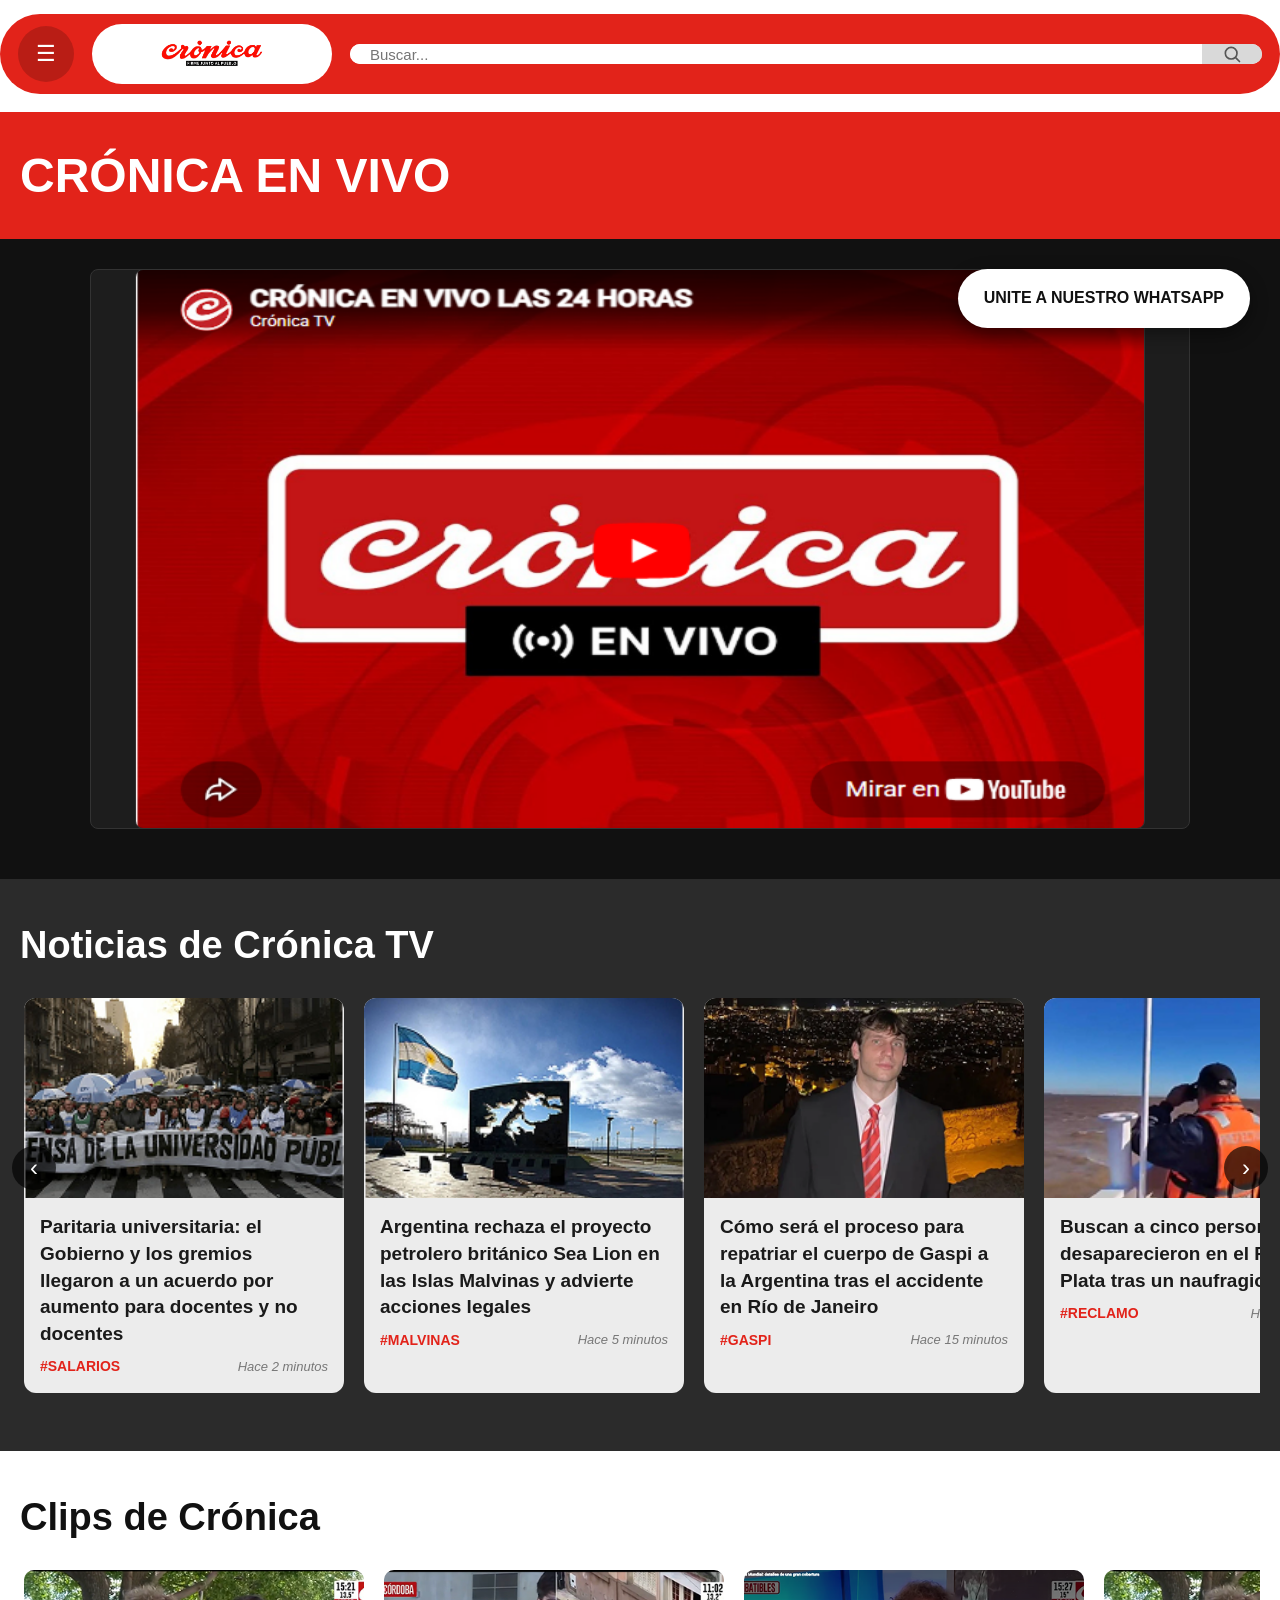
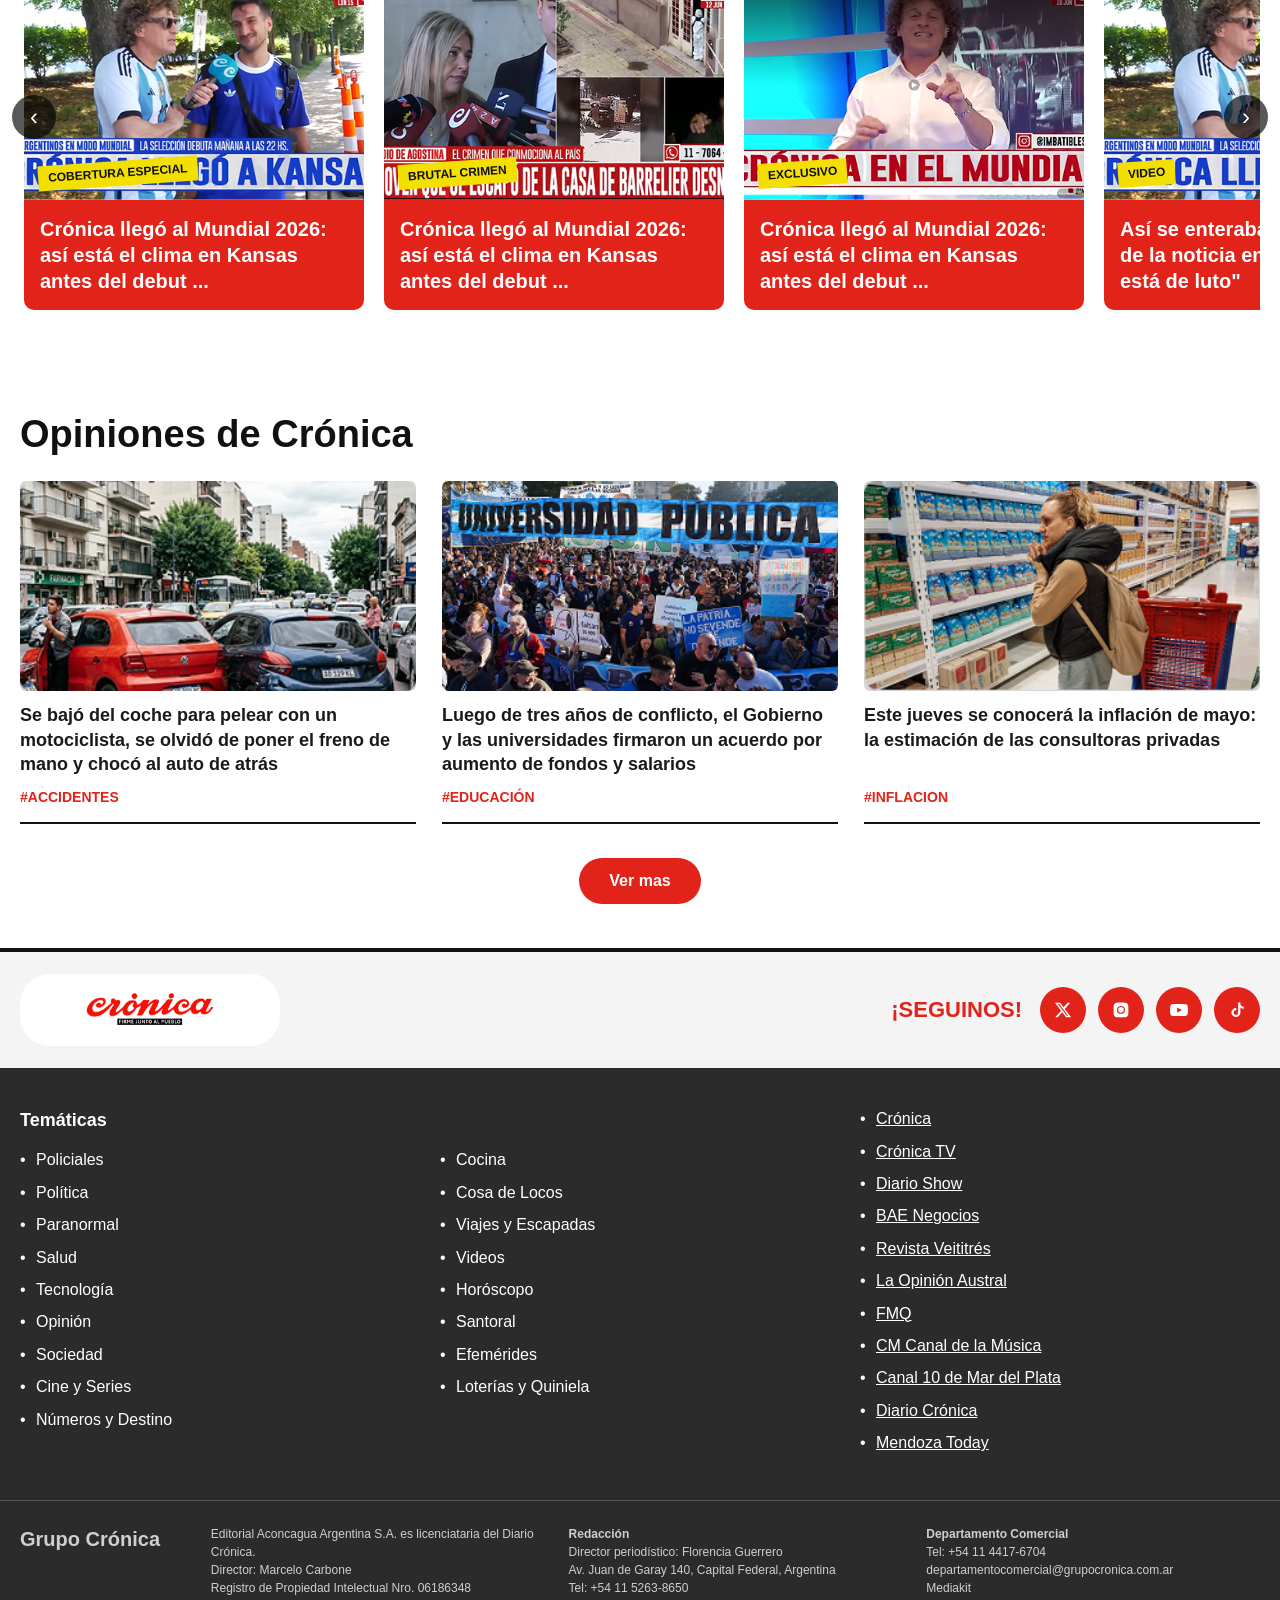
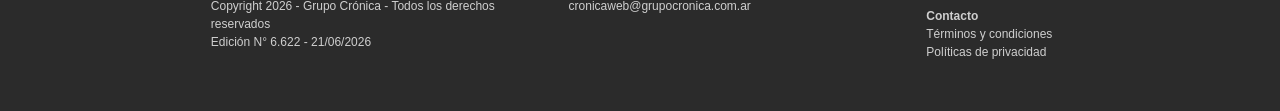
==== commit a001a54e: "Add files via upload" ====
--- a/en-vivo.html
+++ b/en-vivo.html
@@ -159,39 +159,58 @@
         <div class="carrusel">
           <button class="carrusel-flecha anterior" aria-label="Anterior">&#8249;</button>
           <div class="carrusel-pista">
-            <article class="card card--clara">
-              <img src="imagenes/imagen 9.png" alt="">
-              <div class="card-cuerpo">
-                <h3>Se bajó del coche para pelear con un motociclista, se olvidó de poner el freno de mano y chocó al auto de atrás</h3>
-                <span class="hashtag">#ACCIDENTES</span>
-              </div>
-            </article>
-            <article class="card card--clara">
-              <img src="imagenes/imagen 10.png" alt="">
-              <div class="card-cuerpo">
-                <h3>Luego de tres años de conflicto, el Gobierno y las universidades firmaron un acuerdo por aumento de fondos y salarios</h3>
-                <span class="hashtag">#EDUCACIÓN</span>
-              </div>
-            </article>
-            <article class="card card--clara">
-              <img src="imagenes/imagen 7.png" alt="">
-              <div class="card-cuerpo">
-                <h3>Este jueves se conocerá la inflación de mayo: la estimación de las consultoras privadas</h3>
-                <span class="hashtag">#INFLACION</span>
-              </div>
-            </article>
-            <article class="card card--clara">
-              <img src="imagenes/imagen 6.png" alt="">
-              <div class="card-cuerpo">
-                <h3>La estremecedora historia familiar de Gaspi y una verdad sobre su mamá que emociona hasta las lágrimas</h3>
-                <span class="hashtag">#GASPI</span>
-              </div>
-            </article>
-            <article class="card card--clara">
-              <img src="imagenes/politica 1.png" alt="">
-              <div class="card-cuerpo">
-                <h3>El Gobierno le advirtió a los empresarios que "no apuesten a una devaluación para salvarse"</h3>
-                <span class="hashtag">#INFLACION</span>
+            <article class="card-clip">
+              <div class="media-etiqueta">
+                <img src="imagenes/opinion 1.png" alt="" class="img-ph" style="object-fit:cover;display:block;">
+                <span class="etiqueta-amarilla">COBERTURA ESPECIAL</span>
+              </div>
+              <div class="card-cuerpo card-cuerpo--rojo">
+                <h3>Crónica llegó al Mundial 2026: así está el clima en Kansas antes del debut ...</h3>
+              </div>
+            </article>
+            <article class="card-clip">
+              <div class="media-etiqueta">
+                <img src="imagenes/opinion 2.png" alt="" class="img-ph" style="object-fit:cover;display:block;">
+                <span class="etiqueta-amarilla">BRUTAL CRIMEN</span>
+              </div>
+              <div class="card-cuerpo card-cuerpo--rojo">
+                <h3>Crónica llegó al Mundial 2026: así está el clima en Kansas antes del debut ...</h3>
+              </div>
+            </article>
+            <article class="card-clip">
+              <div class="media-etiqueta">
+                <img src="imagenes/opinion 3.png" alt="" class="img-ph" style="object-fit:cover;display:block;">
+                <span class="etiqueta-amarilla">EXCLUSIVO</span>
+              </div>
+              <div class="card-cuerpo card-cuerpo--rojo">
+                <h3>Crónica llegó al Mundial 2026: así está el clima en Kansas antes del debut ...</h3>
+              </div>
+            </article>
+            <article class="card-clip">
+              <div class="media-etiqueta">
+                <img src="imagenes/opinion 1.png" alt="" class="img-ph" style="object-fit:cover;display:block;">
+                <span class="etiqueta-amarilla">VIDEO</span>
+              </div>
+              <div class="card-cuerpo card-cuerpo--rojo">
+                <h3>Así se enteraba Mario Pergolini de la noticia en vivo: "El rock está de luto"</h3>
+              </div>
+            </article>
+            <article class="card-clip">
+              <div class="media-etiqueta">
+                <img src="imagenes/opinion 2.png" alt="" class="img-ph" style="object-fit:cover;display:block;">
+                <span class="etiqueta-amarilla">DRAMÁTICO</span>
+              </div>
+              <div class="card-cuerpo card-cuerpo--rojo">
+                <h3>Rescataron a una mujer que era mantenida cautiva por un dealer de drogas...</h3>
+              </div>
+            </article>
+            <article class="card-clip">
+              <div class="media-etiqueta">
+                <img src="imagenes/opinion 3.png" alt="" class="img-ph" style="object-fit:cover;display:block;">
+                <span class="etiqueta-amarilla">IMPACTANTE</span>
+              </div>
+              <div class="card-cuerpo card-cuerpo--rojo">
+                <h3>El momento exacto en que un rayo cae a metros de un grupo de turistas en la montaña</h3>
               </div>
             </article>
           </div>
@@ -200,6 +219,55 @@
       </div>
     </section>
 
+
+    <!-- =====================================================================
+         6. OPINIONES DE CRÓNICA  (grilla DESPLEGABLE: 3 visibles + "Ver mas")
+         ---------------------------------------------------------------------
+         Las tarjetas con clase .oculta no se ven hasta tocar "Ver mas"
+         (lo maneja script-envivo.js agregando .desplegada a la grilla).
+         A las imágenes les agrego object-fit inline porque .tarjeta-clara no
+         lo trae en el CSS (así tu foto se ve bien recortada y no estirada).
+         ===================================================================== -->
+    <section class="seccion-clara">
+      <div class="contenedor">
+        <h2 class="titulo-oscuro">Opiniones de Crónica</h2>
+
+        <div class="grilla-noticias grilla-desplegable" id="opiniones-grilla">
+          <!-- Las 3 primeras se ven siempre -->
+          <article class="tarjeta-clara">
+            <img src="imagenes/imagen 9.png" alt="" class="img-ph" style="object-fit:cover;display:block;">
+            <h3>Se bajó del coche para pelear con un motociclista, se olvidó de poner el freno de mano y chocó al auto de atrás</h3>
+            <span class="hashtag">#ACCIDENTES</span>
+          </article>
+          <article class="tarjeta-clara">
+            <img src="imagenes/imagen 10.png" alt="" class="img-ph" style="object-fit:cover;display:block;">
+            <h3>Luego de tres años de conflicto, el Gobierno y las universidades firmaron un acuerdo por aumento de fondos y salarios</h3>
+            <span class="hashtag">#EDUCACIÓN</span>
+          </article>
+          <article class="tarjeta-clara">
+            <img src="imagenes/imagen 7.png" alt="" class="img-ph" style="object-fit:cover;display:block;">
+            <h3>Este jueves se conocerá la inflación de mayo: la estimación de las consultoras privadas</h3>
+            <span class="hashtag">#INFLACION</span>
+          </article>
+
+          <!-- Estas aparecen al tocar "Ver mas" -->
+          <article class="tarjeta-clara oculta">
+            <img src="imagenes/imagen 6.png" alt="" class="img-ph" style="object-fit:cover;display:block;">
+            <h3>La estremecedora historia familiar de Gaspi y una verdad sobre su mamá que emociona hasta las lágrimas</h3>
+            <span class="hashtag">#GASPI</span>
+          </article>
+          <article class="tarjeta-clara oculta">
+            <img src="imagenes/politica 1.png" alt="" class="img-ph" style="object-fit:cover;display:block;">
+            <h3>El Gobierno le advirtió a los empresarios que "no apuesten a una devaluación para salvarse"</h3>
+            <span class="hashtag">#INFLACION</span>
+          </article>
+        </div>
+
+        <div class="ver-mas-centro">
+          <a href="#" class="btn-vermas btn-desplegar" data-grilla="#opiniones-grilla">Ver mas</a>
+        </div>
+      </div>
+    </section>
 
   </main>
 
--- a/style-envivo.css
+++ b/style-envivo.css
@@ -410,3 +410,47 @@
     border-radius: 50%;
   }
 }
+
+/* ==========================================================================
+   AÑADIDOS: CLIPS ROJOS + GRILLA "OPINIONES DE CRÓNICA" (desplegable)
+   ========================================================================== */
+:root { --amarillo: #f4e000; --texto: #1a1a1a; }
+
+/* --- Clips (etiqueta amarilla inclinada + cuerpo rojo), como en la home --- */
+.media-etiqueta { position: relative; }
+.etiqueta-amarilla {
+  position: absolute; bottom: 14px; left: 14px;
+  background: var(--amarillo); color: var(--negro);
+  font-size: 12px; font-weight: 800; padding: 6px 10px;
+  transform: rotate(-4deg); line-height: 1.1; max-width: 60%; z-index: 2;
+}
+.card-clip { flex: 0 0 340px; border-radius: 10px; overflow: hidden; }
+.card-clip .img-ph { height: 230px; }
+.card-cuerpo--rojo { background: var(--rojo-cronica); color: var(--blanco); padding: 16px; }
+.card-cuerpo--rojo h3 { color: var(--blanco); font-size: 20px; line-height: 1.3; }
+
+/* --- Grilla de noticias (3 columnas) para "Opiniones de Crónica" --- */
+.grilla-noticias { display: grid; grid-template-columns: repeat(3, 1fr); gap: 26px; }
+.tarjeta-clara { background: var(--blanco); display: flex; flex-direction: column; color: inherit; }
+.tarjeta-clara .img-ph { height: 210px; border-radius: 6px; margin-bottom: 12px; }
+.tarjeta-clara h3 { color: var(--texto); font-size: 18px; line-height: 1.35; font-weight: 700; margin-bottom: 12px; }
+.tarjeta-clara .hashtag {
+  color: var(--rojo-cronica); font-weight: 800; font-size: 14px; text-transform: uppercase;
+  margin-top: auto; padding-bottom: 14px; border-bottom: 2px solid var(--negro);
+}
+
+/* --- Botón "Ver mas" centrado --- */
+.ver-mas-centro { display: flex; justify-content: center; margin: 34px 0 4px; }
+.btn-vermas {
+  background: var(--rojo-cronica); color: var(--blanco); font-weight: 800;
+  padding: 12px 30px; border-radius: 30px; white-space: nowrap; cursor: pointer; border: none;
+}
+.btn-vermas:hover { background: #b0150d; }
+
+/* --- Grilla DESPLEGABLE: muestra solo las primeras y revela el resto --- */
+.grilla-desplegable .oculta { display: none; }
+.grilla-desplegable.desplegada .oculta { display: flex; }
+
+@media (max-width: 900px) {
+  .grilla-noticias { grid-template-columns: 1fr; }
+}
